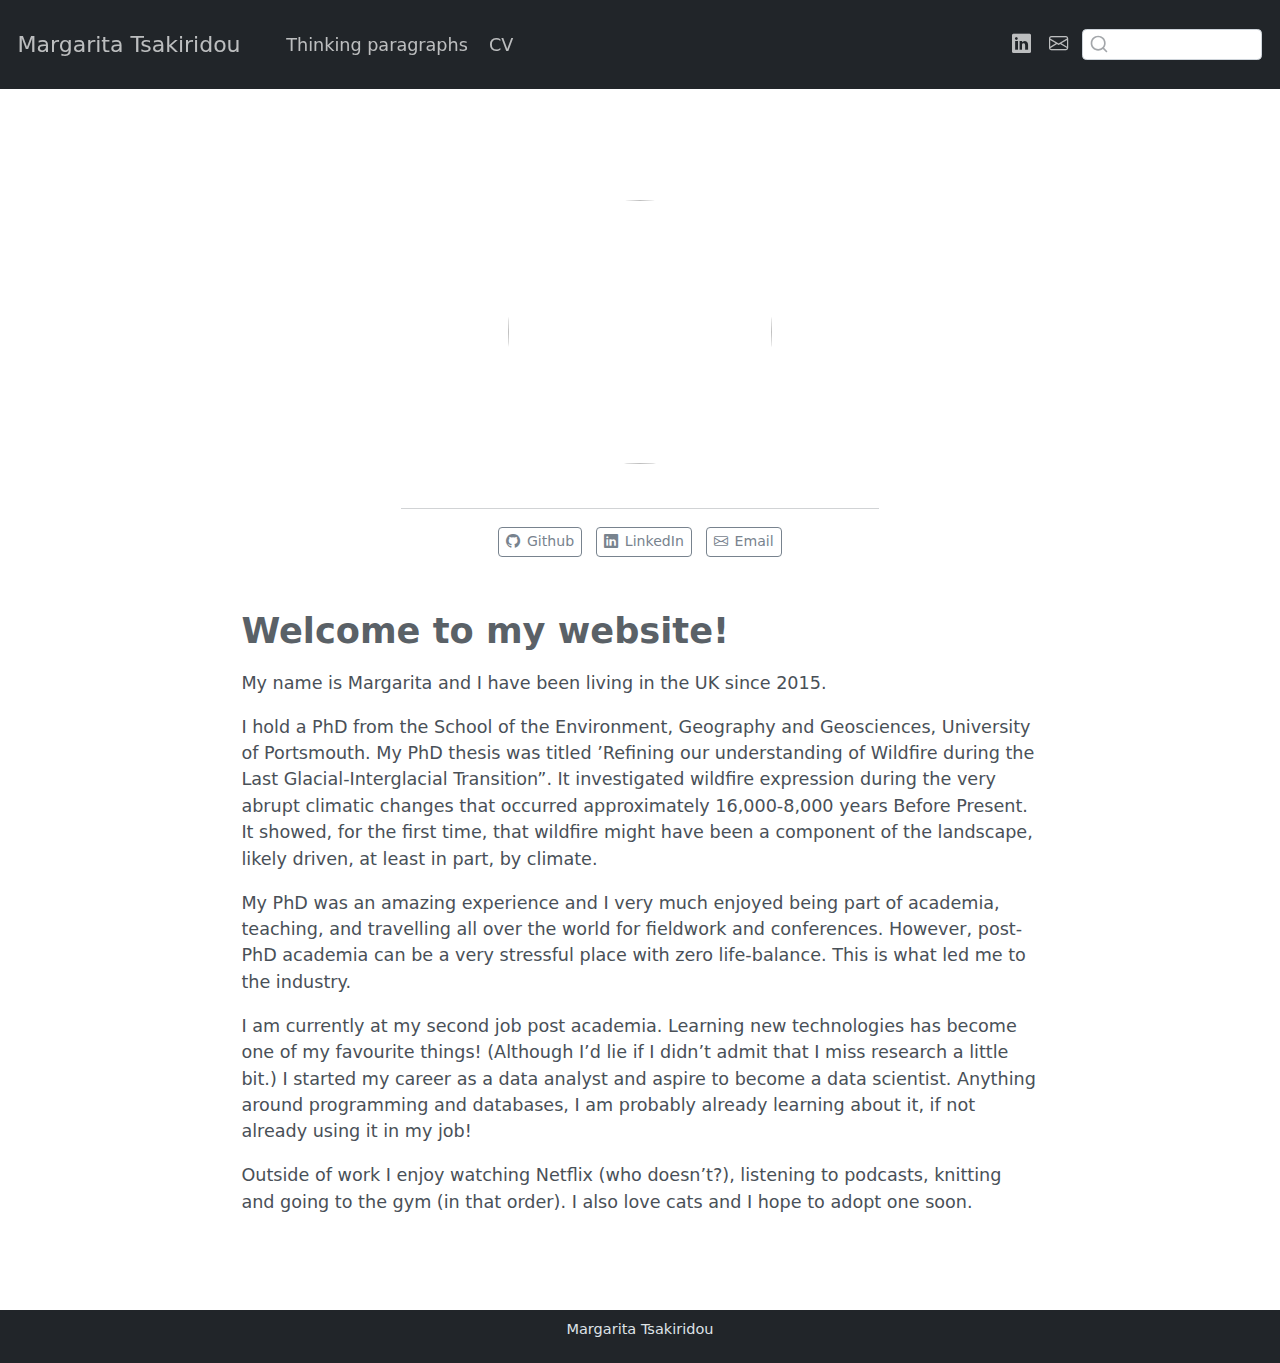
==== docs/index.html @ b3dddaba "commit" ====
<!DOCTYPE html>
<html xmlns="http://www.w3.org/1999/xhtml" lang="en" xml:lang="en"><head>

<meta charset="utf-8">
<meta name="generator" content="quarto-1.3.433">

<meta name="viewport" content="width=device-width, initial-scale=1.0, user-scalable=yes">


<title>Margarita Tsakiridou</title>
<style>
code{white-space: pre-wrap;}
span.smallcaps{font-variant: small-caps;}
div.columns{display: flex; gap: min(4vw, 1.5em);}
div.column{flex: auto; overflow-x: auto;}
div.hanging-indent{margin-left: 1.5em; text-indent: -1.5em;}
ul.task-list{list-style: none;}
ul.task-list li input[type="checkbox"] {
  width: 0.8em;
  margin: 0 0.8em 0.2em -1em; /* quarto-specific, see https://github.com/quarto-dev/quarto-cli/issues/4556 */ 
  vertical-align: middle;
}
</style>


<script src="site_libs/quarto-nav/quarto-nav.js"></script>
<script src="site_libs/quarto-nav/headroom.min.js"></script>
<script src="site_libs/clipboard/clipboard.min.js"></script>
<script src="site_libs/quarto-search/autocomplete.umd.js"></script>
<script src="site_libs/quarto-search/fuse.min.js"></script>
<script src="site_libs/quarto-search/quarto-search.js"></script>
<meta name="quarto:offset" content="./">
<link href="./img/test.jpg" rel="icon" type="image/jpeg">
<script src="site_libs/quarto-html/quarto.js"></script>
<script src="site_libs/quarto-html/popper.min.js"></script>
<script src="site_libs/quarto-html/tippy.umd.min.js"></script>
<link href="site_libs/quarto-html/tippy.css" rel="stylesheet">
<link href="site_libs/quarto-html/quarto-syntax-highlighting.css" rel="stylesheet" id="quarto-text-highlighting-styles">
<script src="site_libs/bootstrap/bootstrap.min.js"></script>
<link href="site_libs/bootstrap/bootstrap-icons.css" rel="stylesheet">
<link href="site_libs/bootstrap/bootstrap.min.css" rel="stylesheet" id="quarto-bootstrap" data-mode="light">
<script id="quarto-search-options" type="application/json">{
  "location": "navbar",
  "copy-button": false,
  "collapse-after": 3,
  "panel-placement": "end",
  "type": "textbox",
  "limit": 20,
  "language": {
    "search-no-results-text": "No results",
    "search-matching-documents-text": "matching documents",
    "search-copy-link-title": "Copy link to search",
    "search-hide-matches-text": "Hide additional matches",
    "search-more-match-text": "more match in this document",
    "search-more-matches-text": "more matches in this document",
    "search-clear-button-title": "Clear",
    "search-detached-cancel-button-title": "Cancel",
    "search-submit-button-title": "Submit",
    "search-label": "Search"
  }
}</script>


</head>

<body class="nav-fixed fullcontent">

<div id="quarto-search-results"></div>
  <header id="quarto-header" class="headroom fixed-top">
    <nav class="navbar navbar-expand-lg navbar-dark ">
      <div class="navbar-container container-fluid">
      <div class="navbar-brand-container">
    <a class="navbar-brand" href="./index.html">
    <span class="navbar-title">Margarita Tsakiridou</span>
    </a>
  </div>
            <div id="quarto-search" class="" title="Search"></div>
          <button class="navbar-toggler" type="button" data-bs-toggle="collapse" data-bs-target="#navbarCollapse" aria-controls="navbarCollapse" aria-expanded="false" aria-label="Toggle navigation" onclick="if (window.quartoToggleHeadroom) { window.quartoToggleHeadroom(); }">
  <span class="navbar-toggler-icon"></span>
</button>
          <div class="collapse navbar-collapse" id="navbarCollapse">
            <ul class="navbar-nav navbar-nav-scroll me-auto">
  <li class="nav-item">
    <a class="nav-link" href="./projects/index.html" rel="" target="">
 <span class="menu-text">Thinking paragraphs</span></a>
  </li>  
  <li class="nav-item">
    <a class="nav-link" href="./cv/index.html" rel="" target="">
 <span class="menu-text">CV</span></a>
  </li>  
</ul>
            <ul class="navbar-nav navbar-nav-scroll ms-auto">
  <li class="nav-item compact">
    <a class="nav-link" href="https://www.linkedin.com/in/margaritatsakiridou/" rel="" target=""><i class="bi bi-linkedin" role="img">
</i> 
 <span class="menu-text"></span></a>
  </li>  
  <li class="nav-item compact">
    <a class="nav-link" href="mailto:margarita.tsakiridou@outlook.com" rel="" target=""><i class="bi bi-envelope" role="img" aria-label="email">
</i> 
 <span class="menu-text"></span></a>
  </li>  
</ul>
            <div class="quarto-navbar-tools">
</div>
          </div> <!-- /navcollapse -->
      </div> <!-- /container-fluid -->
    </nav>
</header>
<!-- content -->
<div id="quarto-content" class="quarto-container page-columns page-rows-contents page-layout-article page-navbar">
<!-- sidebar -->
<!-- margin-sidebar -->
    
<!-- main -->
<main class="content" id="quarto-document-content">



<div class="quarto-about-jolla">
  <img src="img/my_image.jpg" class="about-image
  round " style="height: 15em; width: 15em;">
 <div id="about-block">
</div> 
  <hr class="about-sep">
   <div class="about-links">
  <a href="https://github.com/Margarita-Tsakiridou" class="about-link" rel="" target="">
    <i class="bi bi-github"></i>
     <span class="about-link-text">Github</span>
  </a>
  <a href="https://www.linkedin.com/in/margaritatsakiridou/" class="about-link" rel="" target="">
    <i class="bi bi-linkedin"></i>
     <span class="about-link-text">LinkedIn</span>
  </a>
  <a href="mailto:margarita.tsakiridou@outlook.com" class="about-link" rel="" target="">
    <i class="bi bi-envelope"></i>
     <span class="about-link-text">Email</span>
  </a>
</div>
</div>

<section id="welcome-to-my-website" class="level1">
<h1>Welcome to my website!</h1>
<p>My name is Margarita and I have been living in the UK since 2015.</p>
<p>I hold a PhD from the School of the Environment, Geography and Geosciences, University of Portsmouth. My PhD thesis was titled ’Refining our understanding of Wildfire during the Last Glacial-Interglacial Transition”. It investigated wildfire expression during the very abrupt climatic changes that occurred approximately 16,000-8,000 years Before Present. It showed, for the first time, that wildfire might have been a component of the landscape, likely driven, at least in part, by climate.</p>
<p>My PhD was an amazing experience and I very much enjoyed being part of academia, teaching, and travelling all over the world for fieldwork and conferences. However, post-PhD academia can be a very stressful place with zero life-balance. This is what led me to the industry.</p>
<p>I am currently at my second job post academia. Learning new technologies has become one of my favourite things! (Although I’d lie if I didn’t admit that I miss research a little bit.) I started my career as a data analyst and aspire to become a data scientist. Anything around programming and databases, I am probably already learning about it, if not already using it in my job!</p>
<p>Outside of work I enjoy watching Netflix (who doesn’t?), listening to podcasts, knitting and going to the gym (in that order). I also love cats and I hope to adopt one soon.</p>



</section>

</main> <!-- /main -->
<script id="quarto-html-after-body" type="application/javascript">
window.document.addEventListener("DOMContentLoaded", function (event) {
  const toggleBodyColorMode = (bsSheetEl) => {
    const mode = bsSheetEl.getAttribute("data-mode");
    const bodyEl = window.document.querySelector("body");
    if (mode === "dark") {
      bodyEl.classList.add("quarto-dark");
      bodyEl.classList.remove("quarto-light");
    } else {
      bodyEl.classList.add("quarto-light");
      bodyEl.classList.remove("quarto-dark");
    }
  }
  const toggleBodyColorPrimary = () => {
    const bsSheetEl = window.document.querySelector("link#quarto-bootstrap");
    if (bsSheetEl) {
      toggleBodyColorMode(bsSheetEl);
    }
  }
  toggleBodyColorPrimary();  
  const isCodeAnnotation = (el) => {
    for (const clz of el.classList) {
      if (clz.startsWith('code-annotation-')) {                     
        return true;
      }
    }
    return false;
  }
  const clipboard = new window.ClipboardJS('.code-copy-button', {
    text: function(trigger) {
      const codeEl = trigger.previousElementSibling.cloneNode(true);
      for (const childEl of codeEl.children) {
        if (isCodeAnnotation(childEl)) {
          childEl.remove();
        }
      }
      return codeEl.innerText;
    }
  });
  clipboard.on('success', function(e) {
    // button target
    const button = e.trigger;
    // don't keep focus
    button.blur();
    // flash "checked"
    button.classList.add('code-copy-button-checked');
    var currentTitle = button.getAttribute("title");
    button.setAttribute("title", "Copied!");
    let tooltip;
    if (window.bootstrap) {
      button.setAttribute("data-bs-toggle", "tooltip");
      button.setAttribute("data-bs-placement", "left");
      button.setAttribute("data-bs-title", "Copied!");
      tooltip = new bootstrap.Tooltip(button, 
        { trigger: "manual", 
          customClass: "code-copy-button-tooltip",
          offset: [0, -8]});
      tooltip.show();    
    }
    setTimeout(function() {
      if (tooltip) {
        tooltip.hide();
        button.removeAttribute("data-bs-title");
        button.removeAttribute("data-bs-toggle");
        button.removeAttribute("data-bs-placement");
      }
      button.setAttribute("title", currentTitle);
      button.classList.remove('code-copy-button-checked');
    }, 1000);
    // clear code selection
    e.clearSelection();
  });
  function tippyHover(el, contentFn) {
    const config = {
      allowHTML: true,
      content: contentFn,
      maxWidth: 500,
      delay: 100,
      arrow: false,
      appendTo: function(el) {
          return el.parentElement;
      },
      interactive: true,
      interactiveBorder: 10,
      theme: 'quarto',
      placement: 'bottom-start'
    };
    window.tippy(el, config); 
  }
  const noterefs = window.document.querySelectorAll('a[role="doc-noteref"]');
  for (var i=0; i<noterefs.length; i++) {
    const ref = noterefs[i];
    tippyHover(ref, function() {
      // use id or data attribute instead here
      let href = ref.getAttribute('data-footnote-href') || ref.getAttribute('href');
      try { href = new URL(href).hash; } catch {}
      const id = href.replace(/^#\/?/, "");
      const note = window.document.getElementById(id);
      return note.innerHTML;
    });
  }
      let selectedAnnoteEl;
      const selectorForAnnotation = ( cell, annotation) => {
        let cellAttr = 'data-code-cell="' + cell + '"';
        let lineAttr = 'data-code-annotation="' +  annotation + '"';
        const selector = 'span[' + cellAttr + '][' + lineAttr + ']';
        return selector;
      }
      const selectCodeLines = (annoteEl) => {
        const doc = window.document;
        const targetCell = annoteEl.getAttribute("data-target-cell");
        const targetAnnotation = annoteEl.getAttribute("data-target-annotation");
        const annoteSpan = window.document.querySelector(selectorForAnnotation(targetCell, targetAnnotation));
        const lines = annoteSpan.getAttribute("data-code-lines").split(",");
        const lineIds = lines.map((line) => {
          return targetCell + "-" + line;
        })
        let top = null;
        let height = null;
        let parent = null;
        if (lineIds.length > 0) {
            //compute the position of the single el (top and bottom and make a div)
            const el = window.document.getElementById(lineIds[0]);
            top = el.offsetTop;
            height = el.offsetHeight;
            parent = el.parentElement.parentElement;
          if (lineIds.length > 1) {
            const lastEl = window.document.getElementById(lineIds[lineIds.length - 1]);
            const bottom = lastEl.offsetTop + lastEl.offsetHeight;
            height = bottom - top;
          }
          if (top !== null && height !== null && parent !== null) {
            // cook up a div (if necessary) and position it 
            let div = window.document.getElementById("code-annotation-line-highlight");
            if (div === null) {
              div = window.document.createElement("div");
              div.setAttribute("id", "code-annotation-line-highlight");
              div.style.position = 'absolute';
              parent.appendChild(div);
            }
            div.style.top = top - 2 + "px";
            div.style.height = height + 4 + "px";
            let gutterDiv = window.document.getElementById("code-annotation-line-highlight-gutter");
            if (gutterDiv === null) {
              gutterDiv = window.document.createElement("div");
              gutterDiv.setAttribute("id", "code-annotation-line-highlight-gutter");
              gutterDiv.style.position = 'absolute';
              const codeCell = window.document.getElementById(targetCell);
              const gutter = codeCell.querySelector('.code-annotation-gutter');
              gutter.appendChild(gutterDiv);
            }
            gutterDiv.style.top = top - 2 + "px";
            gutterDiv.style.height = height + 4 + "px";
          }
          selectedAnnoteEl = annoteEl;
        }
      };
      const unselectCodeLines = () => {
        const elementsIds = ["code-annotation-line-highlight", "code-annotation-line-highlight-gutter"];
        elementsIds.forEach((elId) => {
          const div = window.document.getElementById(elId);
          if (div) {
            div.remove();
          }
        });
        selectedAnnoteEl = undefined;
      };
      // Attach click handler to the DT
      const annoteDls = window.document.querySelectorAll('dt[data-target-cell]');
      for (const annoteDlNode of annoteDls) {
        annoteDlNode.addEventListener('click', (event) => {
          const clickedEl = event.target;
          if (clickedEl !== selectedAnnoteEl) {
            unselectCodeLines();
            const activeEl = window.document.querySelector('dt[data-target-cell].code-annotation-active');
            if (activeEl) {
              activeEl.classList.remove('code-annotation-active');
            }
            selectCodeLines(clickedEl);
            clickedEl.classList.add('code-annotation-active');
          } else {
            // Unselect the line
            unselectCodeLines();
            clickedEl.classList.remove('code-annotation-active');
          }
        });
      }
  const findCites = (el) => {
    const parentEl = el.parentElement;
    if (parentEl) {
      const cites = parentEl.dataset.cites;
      if (cites) {
        return {
          el,
          cites: cites.split(' ')
        };
      } else {
        return findCites(el.parentElement)
      }
    } else {
      return undefined;
    }
  };
  var bibliorefs = window.document.querySelectorAll('a[role="doc-biblioref"]');
  for (var i=0; i<bibliorefs.length; i++) {
    const ref = bibliorefs[i];
    const citeInfo = findCites(ref);
    if (citeInfo) {
      tippyHover(citeInfo.el, function() {
        var popup = window.document.createElement('div');
        citeInfo.cites.forEach(function(cite) {
          var citeDiv = window.document.createElement('div');
          citeDiv.classList.add('hanging-indent');
          citeDiv.classList.add('csl-entry');
          var biblioDiv = window.document.getElementById('ref-' + cite);
          if (biblioDiv) {
            citeDiv.innerHTML = biblioDiv.innerHTML;
          }
          popup.appendChild(citeDiv);
        });
        return popup.innerHTML;
      });
    }
  }
});
</script>
</div> <!-- /content -->
<footer class="footer">
  <div class="nav-footer">
    <div class="nav-footer-left">
      &nbsp;
    </div>   
    <div class="nav-footer-center">Margarita Tsakiridou</div>
    <div class="nav-footer-right">
      &nbsp;
    </div>
  </div>
</footer>



</body></html>
---- docs/site_libs/quarto-html/tippy.css ----
.tippy-box[data-animation=fade][data-state=hidden]{opacity:0}[data-tippy-root]{max-width:calc(100vw - 10px)}.tippy-box{position:relative;background-color:#333;color:#fff;border-radius:4px;font-size:14px;line-height:1.4;white-space:normal;outline:0;transition-property:transform,visibility,opacity}.tippy-box[data-placement^=top]>.tippy-arrow{bottom:0}.tippy-box[data-placement^=top]>.tippy-arrow:before{bottom:-7px;left:0;border-width:8px 8px 0;border-top-color:initial;transform-origin:center top}.tippy-box[data-placement^=bottom]>.tippy-arrow{top:0}.tippy-box[data-placement^=bottom]>.tippy-arrow:before{top:-7px;left:0;border-width:0 8px 8px;border-bottom-color:initial;transform-origin:center bottom}.tippy-box[data-placement^=left]>.tippy-arrow{right:0}.tippy-box[data-placement^=left]>.tippy-arrow:before{border-width:8px 0 8px 8px;border-left-color:initial;right:-7px;transform-origin:center left}.tippy-box[data-placement^=right]>.tippy-arrow{left:0}.tippy-box[data-placement^=right]>.tippy-arrow:before{left:-7px;border-width:8px 8px 8px 0;border-right-color:initial;transform-origin:center right}.tippy-box[data-inertia][data-state=visible]{transition-timing-function:cubic-bezier(.54,1.5,.38,1.11)}.tippy-arrow{width:16px;height:16px;color:#333}.tippy-arrow:before{content:"";position:absolute;border-color:transparent;border-style:solid}.tippy-content{position:relative;padding:5px 9px;z-index:1}
---- docs/site_libs/quarto-html/quarto-syntax-highlighting.css ----
/* quarto syntax highlight colors */
:root {
  --quarto-hl-ot-color: #003B4F;
  --quarto-hl-at-color: #657422;
  --quarto-hl-ss-color: #20794D;
  --quarto-hl-an-color: #5E5E5E;
  --quarto-hl-fu-color: #4758AB;
  --quarto-hl-st-color: #20794D;
  --quarto-hl-cf-color: #003B4F;
  --quarto-hl-op-color: #5E5E5E;
  --quarto-hl-er-color: #AD0000;
  --quarto-hl-bn-color: #AD0000;
  --quarto-hl-al-color: #AD0000;
  --quarto-hl-va-color: #111111;
  --quarto-hl-bu-color: inherit;
  --quarto-hl-ex-color: inherit;
  --quarto-hl-pp-color: #AD0000;
  --quarto-hl-in-color: #5E5E5E;
  --quarto-hl-vs-color: #20794D;
  --quarto-hl-wa-color: #5E5E5E;
  --quarto-hl-do-color: #5E5E5E;
  --quarto-hl-im-color: #00769E;
  --quarto-hl-ch-color: #20794D;
  --quarto-hl-dt-color: #AD0000;
  --quarto-hl-fl-color: #AD0000;
  --quarto-hl-co-color: #5E5E5E;
  --quarto-hl-cv-color: #5E5E5E;
  --quarto-hl-cn-color: #8f5902;
  --quarto-hl-sc-color: #5E5E5E;
  --quarto-hl-dv-color: #AD0000;
  --quarto-hl-kw-color: #003B4F;
}

/* other quarto variables */
:root {
  --quarto-font-monospace: SFMono-Regular, Menlo, Monaco, Consolas, "Liberation Mono", "Courier New", monospace;
}

pre > code.sourceCode > span {
  color: #003B4F;
}

code span {
  color: #003B4F;
}

code.sourceCode > span {
  color: #003B4F;
}

div.sourceCode,
div.sourceCode pre.sourceCode {
  color: #003B4F;
}

code span.ot {
  color: #003B4F;
  font-style: inherit;
}

code span.at {
  color: #657422;
  font-style: inherit;
}

code span.ss {
  color: #20794D;
  font-style: inherit;
}

code span.an {
  color: #5E5E5E;
  font-style: inherit;
}

code span.fu {
  color: #4758AB;
  font-style: inherit;
}

code span.st {
  color: #20794D;
  font-style: inherit;
}

code span.cf {
  color: #003B4F;
  font-style: inherit;
}

code span.op {
  color: #5E5E5E;
  font-style: inherit;
}

code span.er {
  color: #AD0000;
  font-style: inherit;
}

code span.bn {
  color: #AD0000;
  font-style: inherit;
}

code span.al {
  color: #AD0000;
  font-style: inherit;
}

code span.va {
  color: #111111;
  font-style: inherit;
}

code span.bu {
  font-style: inherit;
}

code span.ex {
  font-style: inherit;
}

code span.pp {
  color: #AD0000;
  font-style: inherit;
}

code span.in {
  color: #5E5E5E;
  font-style: inherit;
}

code span.vs {
  color: #20794D;
  font-style: inherit;
}

code span.wa {
  color: #5E5E5E;
  font-style: italic;
}

code span.do {
  color: #5E5E5E;
  font-style: italic;
}

code span.im {
  color: #00769E;
  font-style: inherit;
}

code span.ch {
  color: #20794D;
  font-style: inherit;
}

code span.dt {
  color: #AD0000;
  font-style: inherit;
}

code span.fl {
  color: #AD0000;
  font-style: inherit;
}

code span.co {
  color: #5E5E5E;
  font-style: inherit;
}

code span.cv {
  color: #5E5E5E;
  font-style: italic;
}

code span.cn {
  color: #8f5902;
  font-style: inherit;
}

code span.sc {
  color: #5E5E5E;
  font-style: inherit;
}

code span.dv {
  color: #AD0000;
  font-style: inherit;
}

code span.kw {
  color: #003B4F;
  font-style: inherit;
}

.prevent-inlining {
  content: "</";
}

/*# sourceMappingURL=debc5d5d77c3f9108843748ff7464032.css.map */
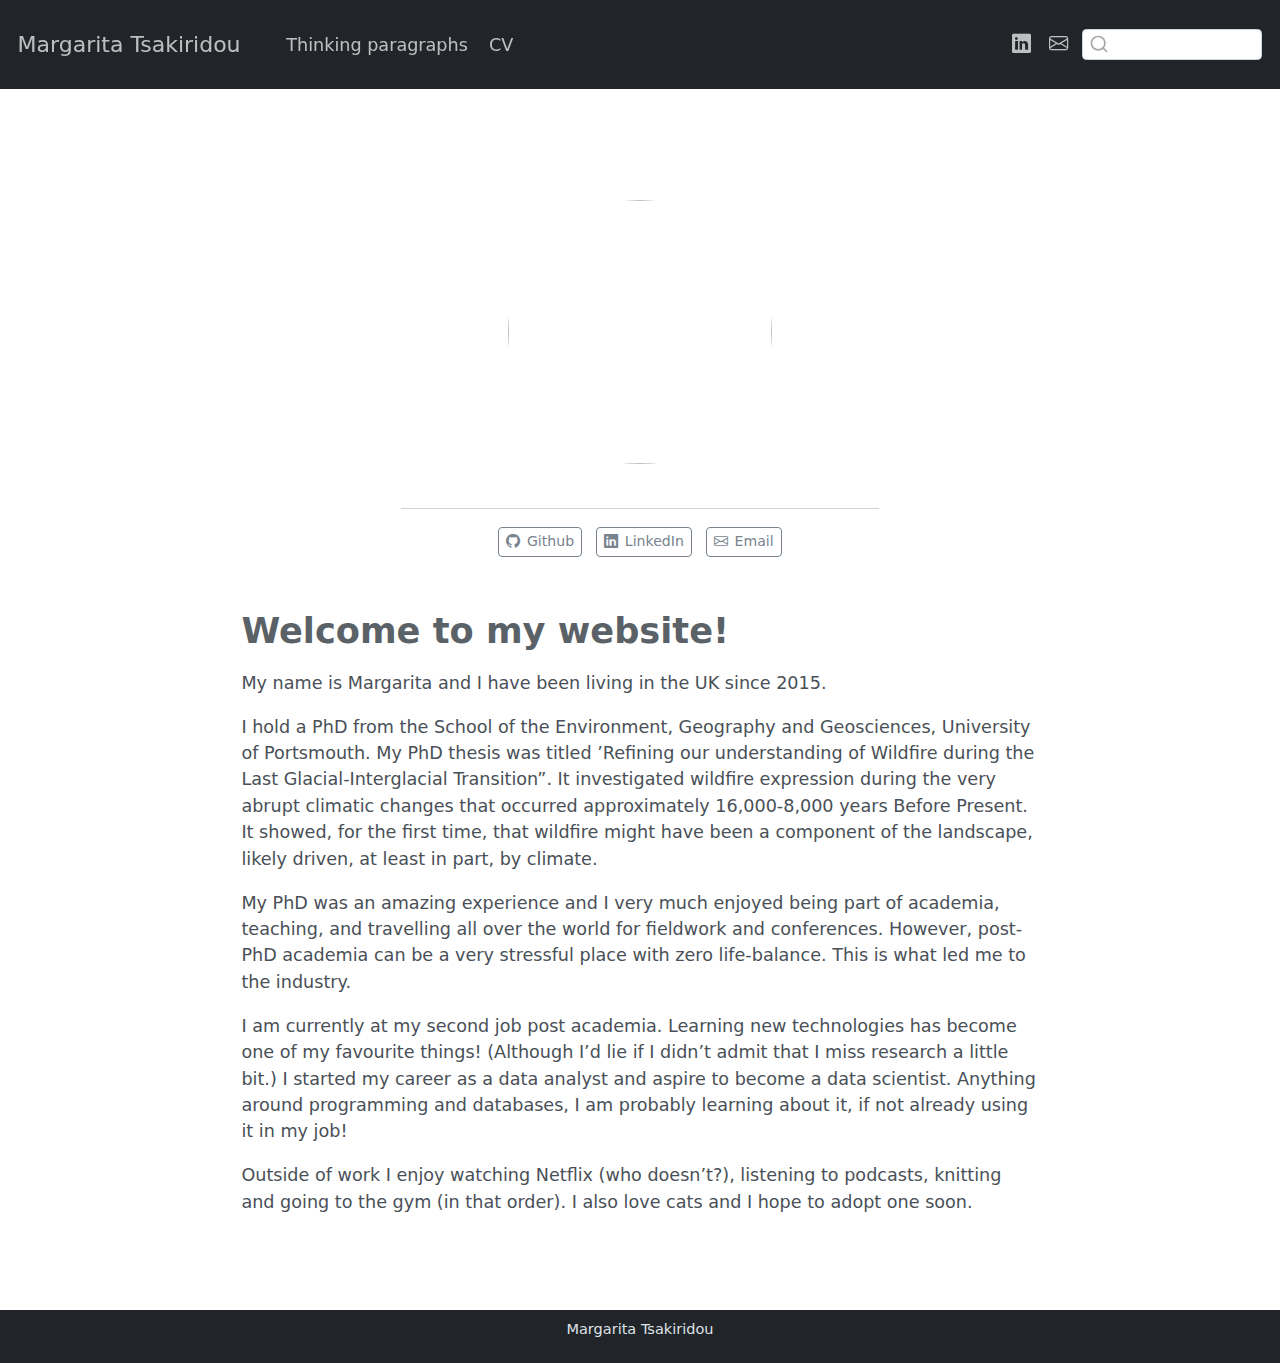
==== commit 1e4c40be: "upd" ====
--- a/docs/index.html
+++ b/docs/index.html
@@ -144,7 +144,7 @@
 <p>My name is Margarita and I have been living in the UK since 2015.</p>
 <p>I hold a PhD from the School of the Environment, Geography and Geosciences, University of Portsmouth. My PhD thesis was titled ’Refining our understanding of Wildfire during the Last Glacial-Interglacial Transition”. It investigated wildfire expression during the very abrupt climatic changes that occurred approximately 16,000-8,000 years Before Present. It showed, for the first time, that wildfire might have been a component of the landscape, likely driven, at least in part, by climate.</p>
 <p>My PhD was an amazing experience and I very much enjoyed being part of academia, teaching, and travelling all over the world for fieldwork and conferences. However, post-PhD academia can be a very stressful place with zero life-balance. This is what led me to the industry.</p>
-<p>I am currently at my second job post academia. Learning new technologies has become one of my favourite things! (Although I’d lie if I didn’t admit that I miss research a little bit.) I started my career as a data analyst and aspire to become a data scientist. Anything around programming and databases, I am probably already learning about it, if not already using it in my job!</p>
+<p>I am currently at my second job post academia. Learning new technologies has become one of my favourite things! (Although I’d lie if I didn’t admit that I miss research a little bit.) I started my career as a data analyst and aspire to become a data scientist. Anything around programming and databases, I am probably learning about it, if not already using it in my job!</p>
 <p>Outside of work I enjoy watching Netflix (who doesn’t?), listening to podcasts, knitting and going to the gym (in that order). I also love cats and I hope to adopt one soon.</p>
 
 
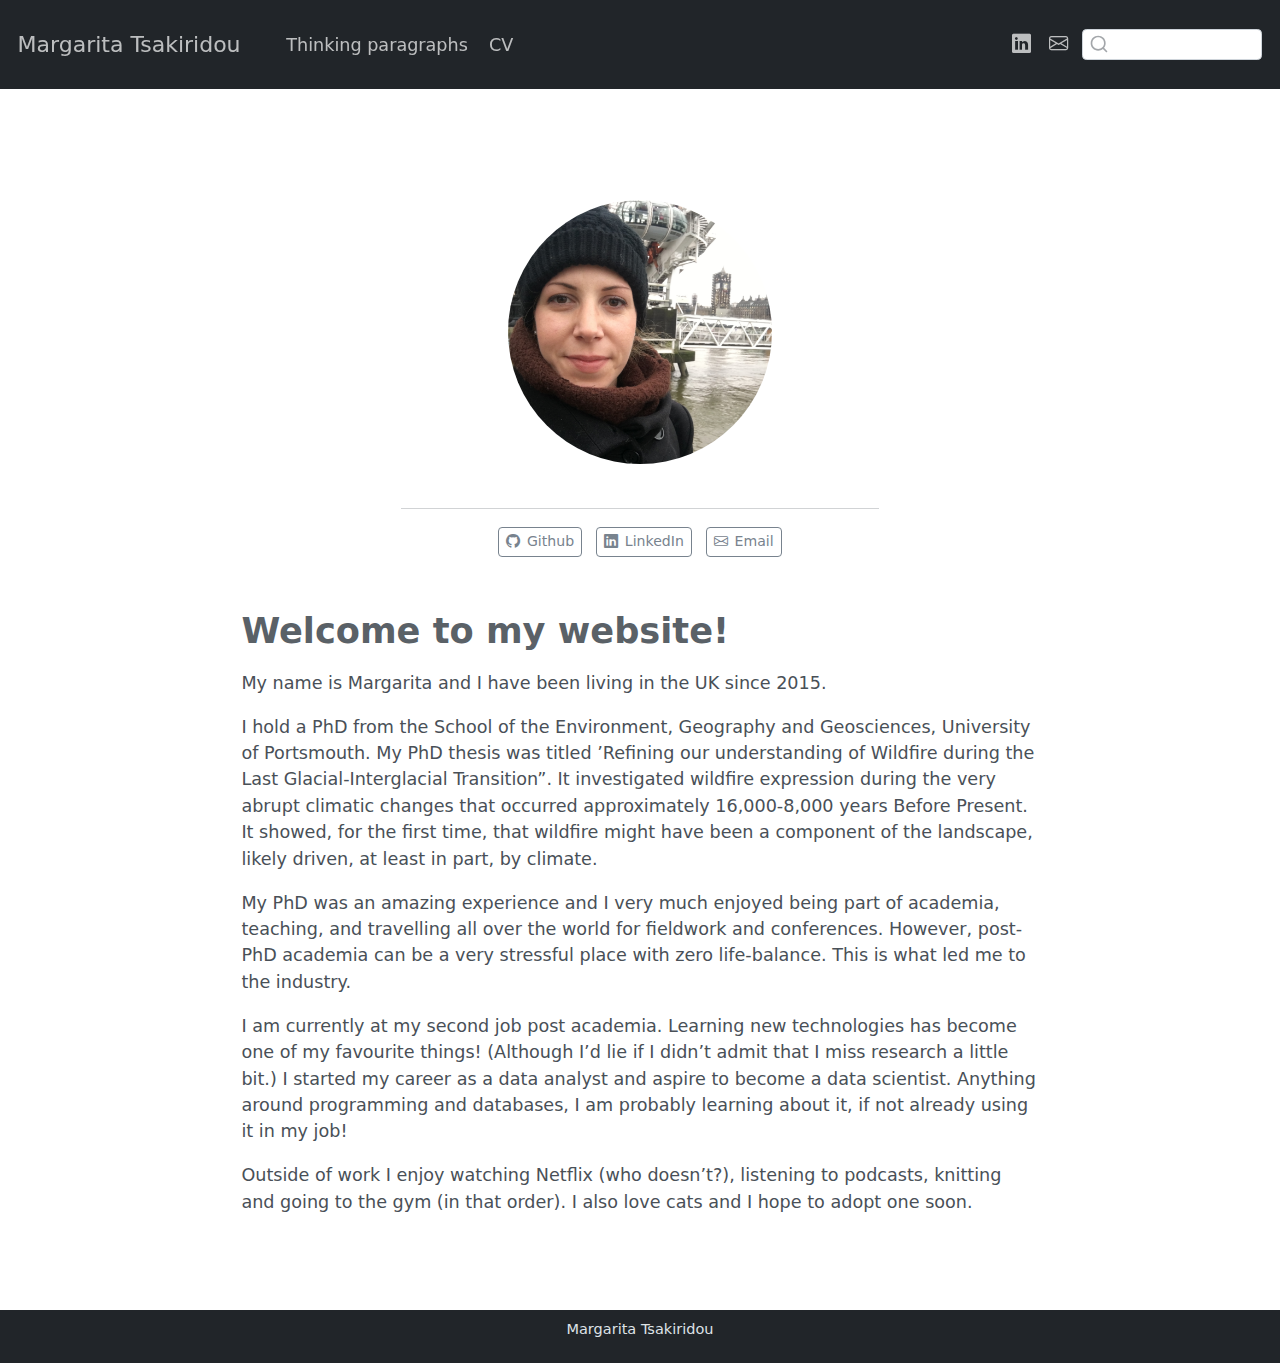
==== commit b20fc5dc: "upd" ====
--- a/docs/index.html
+++ b/docs/index.html
@@ -81,7 +81,7 @@
           <div class="collapse navbar-collapse" id="navbarCollapse">
             <ul class="navbar-nav navbar-nav-scroll me-auto">
   <li class="nav-item">
-    <a class="nav-link" href="./projects/index.html" rel="" target="">
+    <a class="nav-link" href="./thinking_paragraphs/index.html" rel="" target="">
  <span class="menu-text">Thinking paragraphs</span></a>
   </li>  
   <li class="nav-item">
@@ -118,7 +118,7 @@
 
 
 <div class="quarto-about-jolla">
-  <img src="img/my_image.jpg" class="about-image
+  <img src="img/my_image.JPG" class="about-image
   round " style="height: 15em; width: 15em;">
  <div id="about-block">
 </div> 
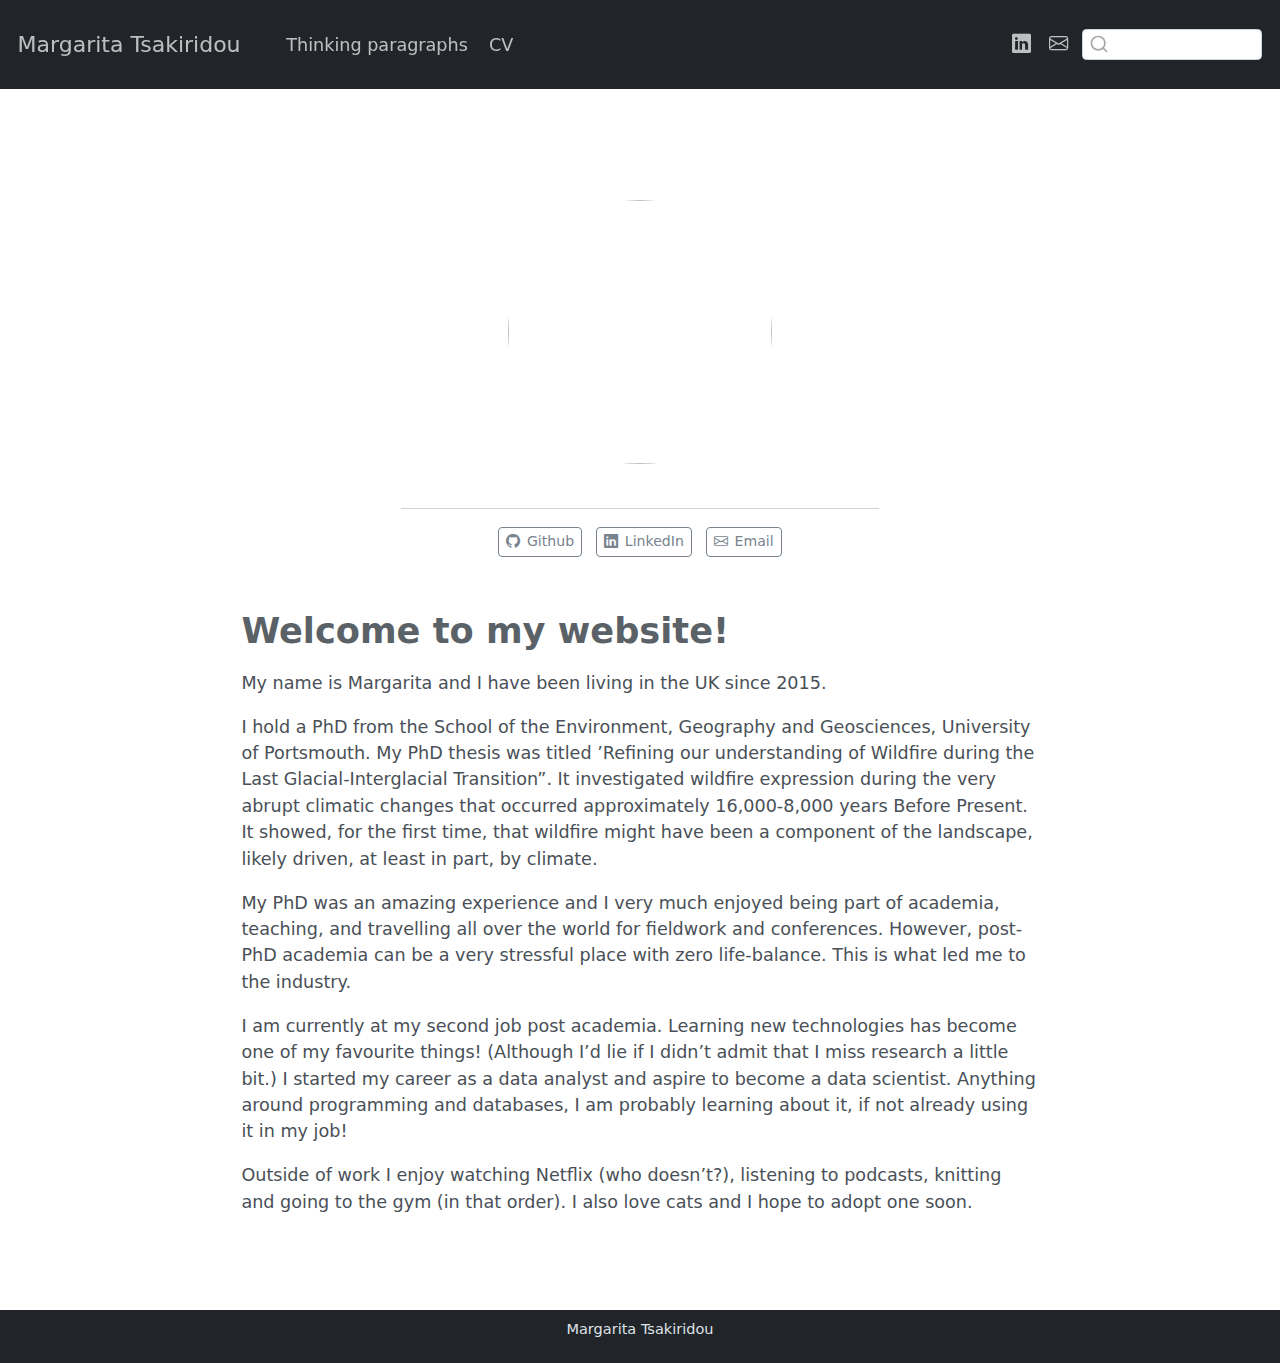
==== commit ce01a62a: "Jan update" ====
--- a/docs/index.html
+++ b/docs/index.html
@@ -118,7 +118,7 @@
 
 
 <div class="quarto-about-jolla">
-  <img src="img/my_image.JPG" class="about-image
+  <img src="img/my_image.jpg" class="about-image
   round " style="height: 15em; width: 15em;">
  <div id="about-block">
 </div> 
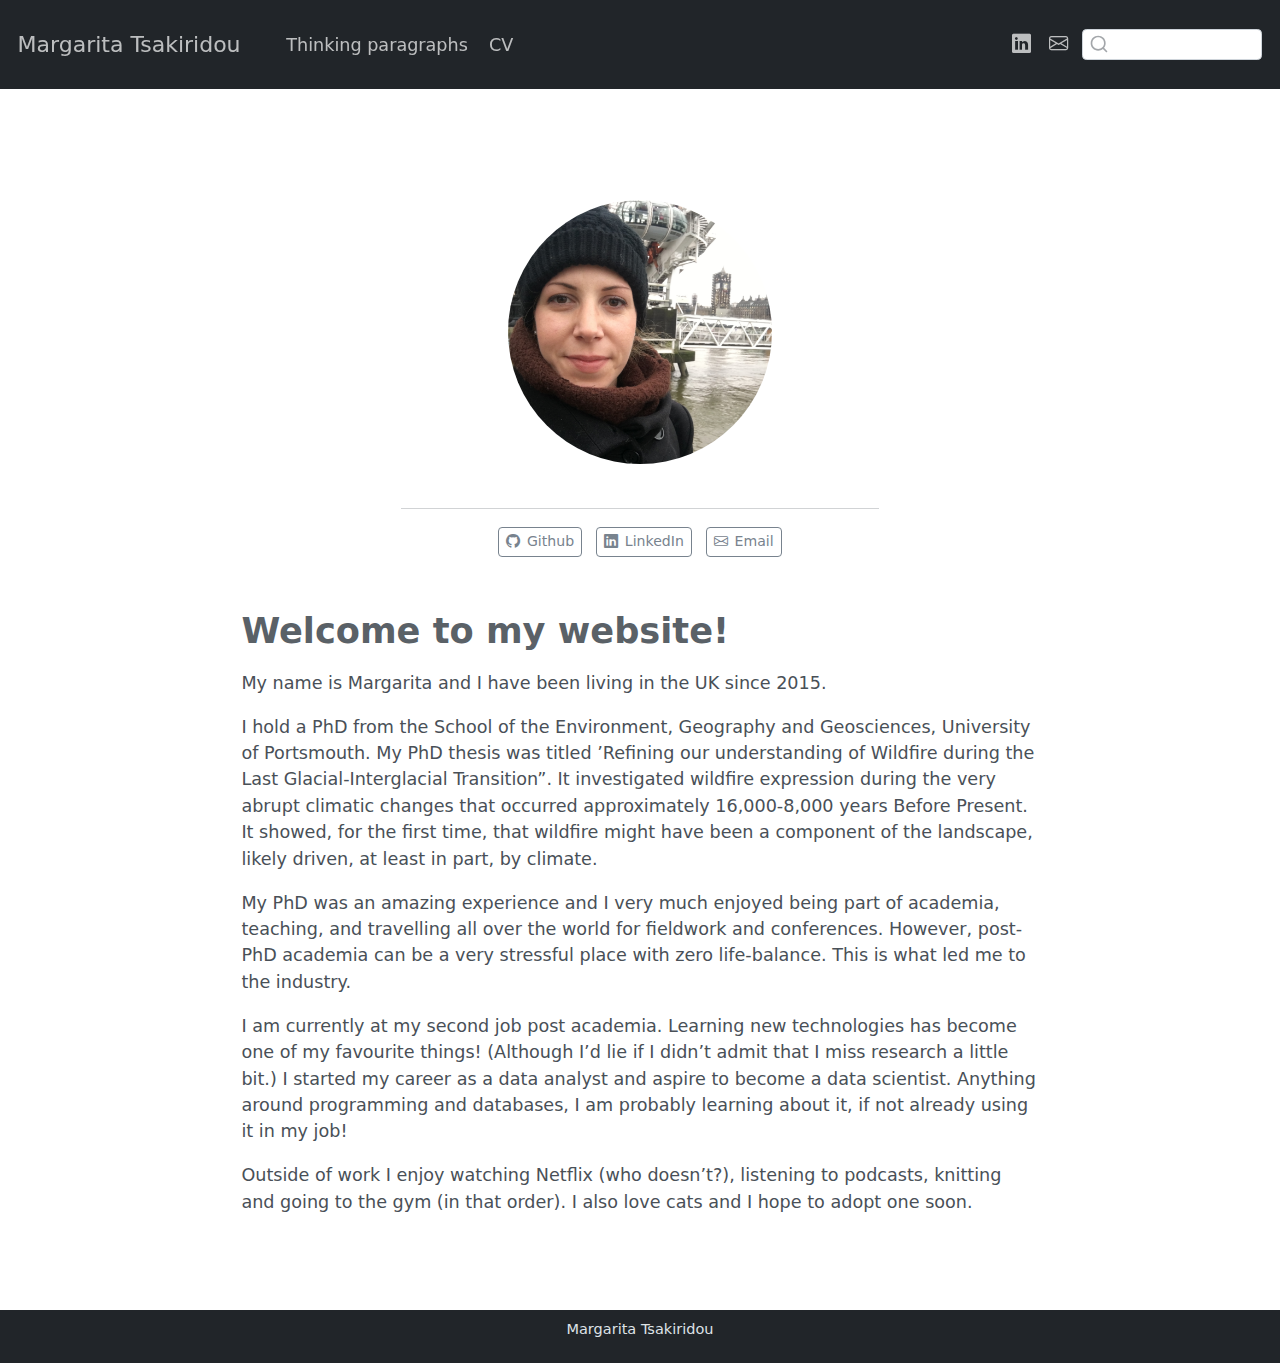
==== commit e42e85c1: "Jan fixing" ====
--- a/docs/index.html
+++ b/docs/index.html
@@ -118,7 +118,7 @@
 
 
 <div class="quarto-about-jolla">
-  <img src="img/my_image.jpg" class="about-image
+  <img src="img/my_image.JPG" class="about-image
   round " style="height: 15em; width: 15em;">
  <div id="about-block">
 </div> 
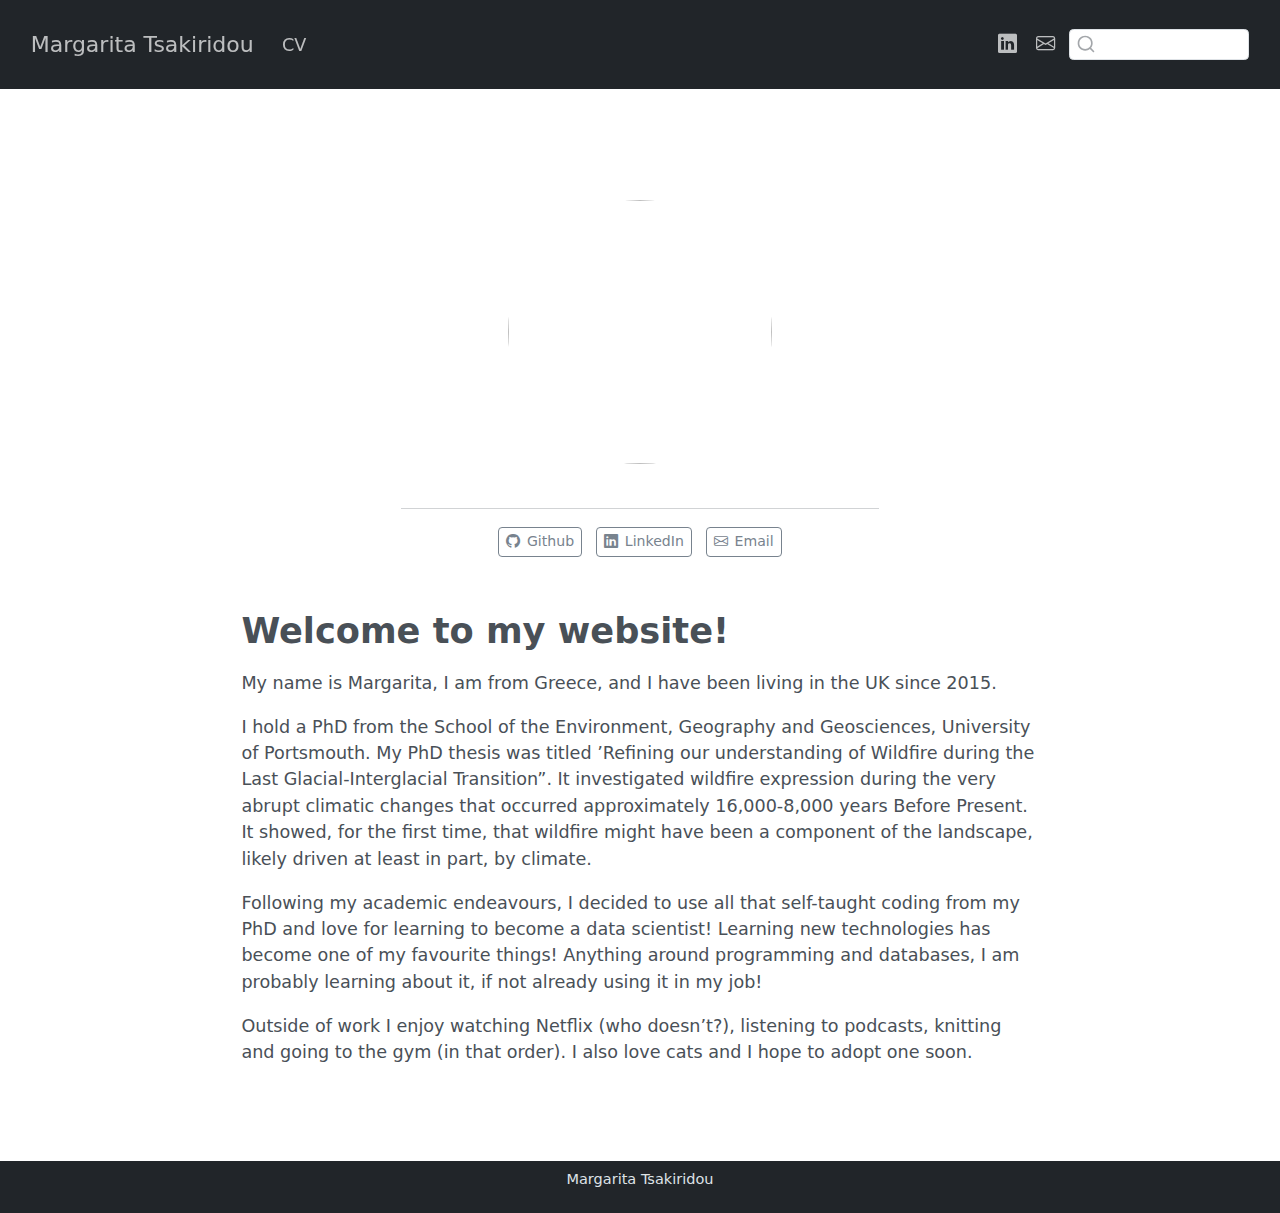
==== commit b80ab88d: "Sep updates" ====
--- a/docs/index.html
+++ b/docs/index.html
@@ -2,7 +2,7 @@
 <html xmlns="http://www.w3.org/1999/xhtml" lang="en" xml:lang="en"><head>
 
 <meta charset="utf-8">
-<meta name="generator" content="quarto-1.3.433">
+<meta name="generator" content="quarto-1.4.555">
 
 <meta name="viewport" content="width=device-width, initial-scale=1.0, user-scalable=yes">
 
@@ -45,7 +45,12 @@
   "collapse-after": 3,
   "panel-placement": "end",
   "type": "textbox",
-  "limit": 20,
+  "limit": 50,
+  "keyboard-shortcut": [
+    "f",
+    "/",
+    "s"
+  ],
   "language": {
     "search-no-results-text": "No results",
     "search-matching-documents-text": "matching documents",
@@ -54,6 +59,7 @@
     "search-more-match-text": "more match in this document",
     "search-more-matches-text": "more matches in this document",
     "search-clear-button-title": "Clear",
+    "search-text-placeholder": "",
     "search-detached-cancel-button-title": "Cancel",
     "search-submit-button-title": "Submit",
     "search-label": "Search"
@@ -67,9 +73,9 @@
 
 <div id="quarto-search-results"></div>
   <header id="quarto-header" class="headroom fixed-top">
-    <nav class="navbar navbar-expand-lg navbar-dark ">
+    <nav class="navbar navbar-expand-lg " data-bs-theme="dark">
       <div class="navbar-container container-fluid">
-      <div class="navbar-brand-container">
+      <div class="navbar-brand-container mx-auto">
     <a class="navbar-brand" href="./index.html">
     <span class="navbar-title">Margarita Tsakiridou</span>
     </a>
@@ -81,29 +87,25 @@
           <div class="collapse navbar-collapse" id="navbarCollapse">
             <ul class="navbar-nav navbar-nav-scroll me-auto">
   <li class="nav-item">
-    <a class="nav-link" href="./thinking_paragraphs/index.html" rel="" target="">
- <span class="menu-text">Thinking paragraphs</span></a>
-  </li>  
-  <li class="nav-item">
-    <a class="nav-link" href="./cv/index.html" rel="" target="">
- <span class="menu-text">CV</span></a>
+    <a class="nav-link" href="./cv/index.html"> 
+<span class="menu-text">CV</span></a>
   </li>  
 </ul>
             <ul class="navbar-nav navbar-nav-scroll ms-auto">
   <li class="nav-item compact">
-    <a class="nav-link" href="https://www.linkedin.com/in/margaritatsakiridou/" rel="" target=""><i class="bi bi-linkedin" role="img">
+    <a class="nav-link" href="https://www.linkedin.com/in/margaritatsakiridou/"> <i class="bi bi-linkedin" role="img">
 </i> 
- <span class="menu-text"></span></a>
+<span class="menu-text"></span></a>
   </li>  
   <li class="nav-item compact">
-    <a class="nav-link" href="mailto:margarita.tsakiridou@outlook.com" rel="" target=""><i class="bi bi-envelope" role="img" aria-label="email">
+    <a class="nav-link" href="mailto:margarita.tsakiridou@outlook.com"> <i class="bi bi-envelope" role="img" aria-label="email">
 </i> 
- <span class="menu-text"></span></a>
+<span class="menu-text"></span></a>
   </li>  
 </ul>
-            <div class="quarto-navbar-tools">
+          </div> <!-- /navcollapse -->
+          <div class="quarto-navbar-tools">
 </div>
-          </div> <!-- /navcollapse -->
       </div> <!-- /container-fluid -->
     </nav>
 </header>
@@ -117,8 +119,9 @@
 
 
 
-<div class="quarto-about-jolla">
-  <img src="img/my_image.JPG" class="about-image
+
+<div class="quarto-about-jolla content">
+  <img src="img/my_image.jpg" class="about-image
   round " style="height: 15em; width: 15em;">
  <div id="about-block">
 </div> 
@@ -141,10 +144,9 @@
 
 <section id="welcome-to-my-website" class="level1">
 <h1>Welcome to my website!</h1>
-<p>My name is Margarita and I have been living in the UK since 2015.</p>
-<p>I hold a PhD from the School of the Environment, Geography and Geosciences, University of Portsmouth. My PhD thesis was titled ’Refining our understanding of Wildfire during the Last Glacial-Interglacial Transition”. It investigated wildfire expression during the very abrupt climatic changes that occurred approximately 16,000-8,000 years Before Present. It showed, for the first time, that wildfire might have been a component of the landscape, likely driven, at least in part, by climate.</p>
-<p>My PhD was an amazing experience and I very much enjoyed being part of academia, teaching, and travelling all over the world for fieldwork and conferences. However, post-PhD academia can be a very stressful place with zero life-balance. This is what led me to the industry.</p>
-<p>I am currently at my second job post academia. Learning new technologies has become one of my favourite things! (Although I’d lie if I didn’t admit that I miss research a little bit.) I started my career as a data analyst and aspire to become a data scientist. Anything around programming and databases, I am probably learning about it, if not already using it in my job!</p>
+<p>My name is Margarita, I am from Greece, and I have been living in the UK since 2015.</p>
+<p>I hold a PhD from the School of the Environment, Geography and Geosciences, University of Portsmouth. My PhD thesis was titled ’Refining our understanding of Wildfire during the Last Glacial-Interglacial Transition”. It investigated wildfire expression during the very abrupt climatic changes that occurred approximately 16,000-8,000 years Before Present. It showed, for the first time, that wildfire might have been a component of the landscape, likely driven at least in part, by climate.</p>
+<p>Following my academic endeavours, I decided to use all that self-taught coding from my PhD and love for learning to become a data scientist! Learning new technologies has become one of my favourite things! Anything around programming and databases, I am probably learning about it, if not already using it in my job!</p>
 <p>Outside of work I enjoy watching Netflix (who doesn’t?), listening to podcasts, knitting and going to the gym (in that order). I also love cats and I hope to adopt one soon.</p>
 
 
@@ -224,10 +226,27 @@
     // clear code selection
     e.clearSelection();
   });
-  function tippyHover(el, contentFn) {
+    var localhostRegex = new RegExp(/^(?:http|https):\/\/localhost\:?[0-9]*\//);
+    var mailtoRegex = new RegExp(/^mailto:/);
+      var filterRegex = new RegExp('/' + window.location.host + '/');
+    var isInternal = (href) => {
+        return filterRegex.test(href) || localhostRegex.test(href) || mailtoRegex.test(href);
+    }
+    // Inspect non-navigation links and adorn them if external
+ 	var links = window.document.querySelectorAll('a[href]:not(.nav-link):not(.navbar-brand):not(.toc-action):not(.sidebar-link):not(.sidebar-item-toggle):not(.pagination-link):not(.no-external):not([aria-hidden]):not(.dropdown-item):not(.quarto-navigation-tool)');
+    for (var i=0; i<links.length; i++) {
+      const link = links[i];
+      if (!isInternal(link.href)) {
+        // undo the damage that might have been done by quarto-nav.js in the case of
+        // links that we want to consider external
+        if (link.dataset.originalHref !== undefined) {
+          link.href = link.dataset.originalHref;
+        }
+      }
+    }
+  function tippyHover(el, contentFn, onTriggerFn, onUntriggerFn) {
     const config = {
       allowHTML: true,
-      content: contentFn,
       maxWidth: 500,
       delay: 100,
       arrow: false,
@@ -237,8 +256,17 @@
       interactive: true,
       interactiveBorder: 10,
       theme: 'quarto',
-      placement: 'bottom-start'
+      placement: 'bottom-start',
     };
+    if (contentFn) {
+      config.content = contentFn;
+    }
+    if (onTriggerFn) {
+      config.onTrigger = onTriggerFn;
+    }
+    if (onUntriggerFn) {
+      config.onUntrigger = onUntriggerFn;
+    }
     window.tippy(el, config); 
   }
   const noterefs = window.document.querySelectorAll('a[role="doc-noteref"]');
@@ -250,7 +278,130 @@
       try { href = new URL(href).hash; } catch {}
       const id = href.replace(/^#\/?/, "");
       const note = window.document.getElementById(id);
-      return note.innerHTML;
+      if (note) {
+        return note.innerHTML;
+      } else {
+        return "";
+      }
+    });
+  }
+  const xrefs = window.document.querySelectorAll('a.quarto-xref');
+  const processXRef = (id, note) => {
+    // Strip column container classes
+    const stripColumnClz = (el) => {
+      el.classList.remove("page-full", "page-columns");
+      if (el.children) {
+        for (const child of el.children) {
+          stripColumnClz(child);
+        }
+      }
+    }
+    stripColumnClz(note)
+    if (id === null || id.startsWith('sec-')) {
+      // Special case sections, only their first couple elements
+      const container = document.createElement("div");
+      if (note.children && note.children.length > 2) {
+        container.appendChild(note.children[0].cloneNode(true));
+        for (let i = 1; i < note.children.length; i++) {
+          const child = note.children[i];
+          if (child.tagName === "P" && child.innerText === "") {
+            continue;
+          } else {
+            container.appendChild(child.cloneNode(true));
+            break;
+          }
+        }
+        if (window.Quarto?.typesetMath) {
+          window.Quarto.typesetMath(container);
+        }
+        return container.innerHTML
+      } else {
+        if (window.Quarto?.typesetMath) {
+          window.Quarto.typesetMath(note);
+        }
+        return note.innerHTML;
+      }
+    } else {
+      // Remove any anchor links if they are present
+      const anchorLink = note.querySelector('a.anchorjs-link');
+      if (anchorLink) {
+        anchorLink.remove();
+      }
+      if (window.Quarto?.typesetMath) {
+        window.Quarto.typesetMath(note);
+      }
+      // TODO in 1.5, we should make sure this works without a callout special case
+      if (note.classList.contains("callout")) {
+        return note.outerHTML;
+      } else {
+        return note.innerHTML;
+      }
+    }
+  }
+  for (var i=0; i<xrefs.length; i++) {
+    const xref = xrefs[i];
+    tippyHover(xref, undefined, function(instance) {
+      instance.disable();
+      let url = xref.getAttribute('href');
+      let hash = undefined; 
+      if (url.startsWith('#')) {
+        hash = url;
+      } else {
+        try { hash = new URL(url).hash; } catch {}
+      }
+      if (hash) {
+        const id = hash.replace(/^#\/?/, "");
+        const note = window.document.getElementById(id);
+        if (note !== null) {
+          try {
+            const html = processXRef(id, note.cloneNode(true));
+            instance.setContent(html);
+          } finally {
+            instance.enable();
+            instance.show();
+          }
+        } else {
+          // See if we can fetch this
+          fetch(url.split('#')[0])
+          .then(res => res.text())
+          .then(html => {
+            const parser = new DOMParser();
+            const htmlDoc = parser.parseFromString(html, "text/html");
+            const note = htmlDoc.getElementById(id);
+            if (note !== null) {
+              const html = processXRef(id, note);
+              instance.setContent(html);
+            } 
+          }).finally(() => {
+            instance.enable();
+            instance.show();
+          });
+        }
+      } else {
+        // See if we can fetch a full url (with no hash to target)
+        // This is a special case and we should probably do some content thinning / targeting
+        fetch(url)
+        .then(res => res.text())
+        .then(html => {
+          const parser = new DOMParser();
+          const htmlDoc = parser.parseFromString(html, "text/html");
+          const note = htmlDoc.querySelector('main.content');
+          if (note !== null) {
+            // This should only happen for chapter cross references
+            // (since there is no id in the URL)
+            // remove the first header
+            if (note.children.length > 0 && note.children[0].tagName === "HEADER") {
+              note.children[0].remove();
+            }
+            const html = processXRef(null, note);
+            instance.setContent(html);
+          } 
+        }).finally(() => {
+          instance.enable();
+          instance.show();
+        });
+      }
+    }, function(instance) {
     });
   }
       let selectedAnnoteEl;
@@ -294,6 +445,7 @@
             }
             div.style.top = top - 2 + "px";
             div.style.height = height + 4 + "px";
+            div.style.left = 0;
             let gutterDiv = window.document.getElementById("code-annotation-line-highlight-gutter");
             if (gutterDiv === null) {
               gutterDiv = window.document.createElement("div");
@@ -319,6 +471,32 @@
         });
         selectedAnnoteEl = undefined;
       };
+        // Handle positioning of the toggle
+    window.addEventListener(
+      "resize",
+      throttle(() => {
+        elRect = undefined;
+        if (selectedAnnoteEl) {
+          selectCodeLines(selectedAnnoteEl);
+        }
+      }, 10)
+    );
+    function throttle(fn, ms) {
+    let throttle = false;
+    let timer;
+      return (...args) => {
+        if(!throttle) { // first call gets through
+            fn.apply(this, args);
+            throttle = true;
+        } else { // all the others get throttled
+            if(timer) clearTimeout(timer); // cancel #2
+            timer = setTimeout(() => {
+              fn.apply(this, args);
+              timer = throttle = false;
+            }, ms);
+        }
+      };
+    }
       // Attach click handler to the DT
       const annoteDls = window.document.querySelectorAll('dt[data-target-cell]');
       for (const annoteDlNode of annoteDls) {
@@ -384,7 +562,9 @@
     <div class="nav-footer-left">
       &nbsp;
     </div>   
-    <div class="nav-footer-center">Margarita Tsakiridou</div>
+    <div class="nav-footer-center">
+<p>Margarita Tsakiridou</p>
+</div>
     <div class="nav-footer-right">
       &nbsp;
     </div>
@@ -393,4 +573,5 @@
 
 
 
+
 </body></html>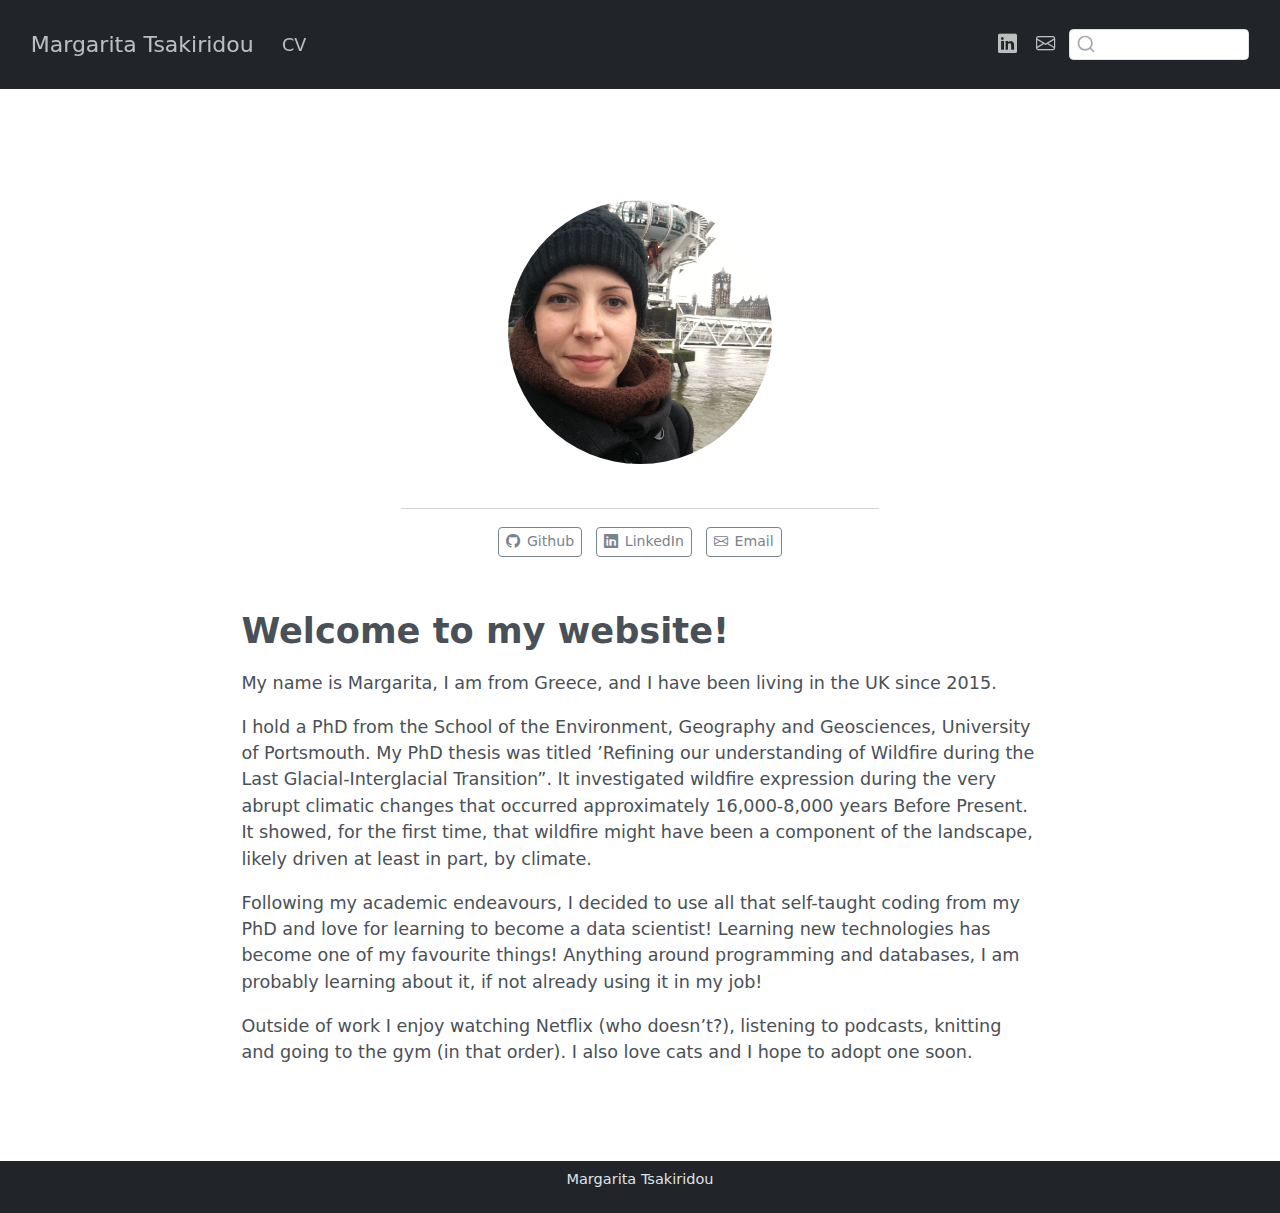
==== commit c911e7a2: "fix" ====
--- a/docs/index.html
+++ b/docs/index.html
@@ -121,7 +121,7 @@
 
 
 <div class="quarto-about-jolla content">
-  <img src="img/my_image.jpg" class="about-image
+  <img src="img/my_image.JPG" class="about-image
   round " style="height: 15em; width: 15em;">
  <div id="about-block">
 </div> 
